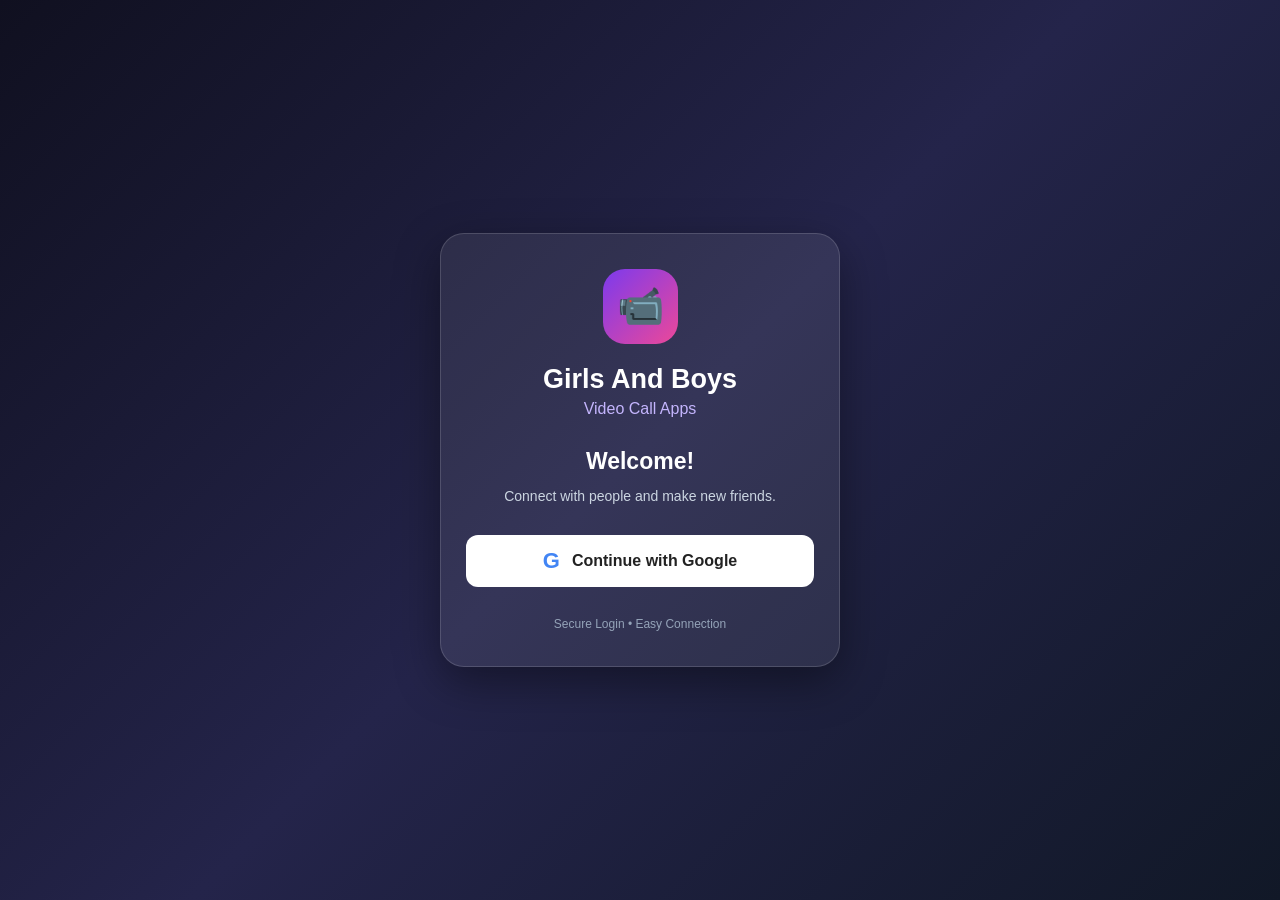
==== index.html @ f21abf84 "Add files via upload" ====
<!DOCTYPE html>
<html lang="en">
<head>
  <meta charset="UTF-8">
  <meta name="viewport" content="width=device-width, initial-scale=1.0">
  <title>Girls And Boys Video Call Apps</title>
  <link rel="stylesheet" href="style.css">
</head>
<body>

  <div class="app-container">
    <div class="login-card">
      <div class="app-logo">📹</div>

      <h1>Girls And Boys</h1>
      <p class="subtitle">Video Call Apps</p>

      <p class="welcome">Welcome!</p>
      <p class="description">
        Connect with people and make new friends.
      </p>

      <button id="googleLoginBtn" class="google-btn">
        <span class="google-icon">G</span>
        Continue with Google
      </button>

      <p id="message" class="message"></p>

      <div id="userInfo" class="user-info" hidden>
        <img id="userPhoto" src="" alt="Profile">
        <h3 id="userName"></h3>
        <p id="userEmail"></p>
        <button id="logoutBtn" class="logout-btn">Logout</button>
      </div>

      <p class="footer-text">
        Secure Login • Easy Connection
      </p>
    </div>
  </div>

  <script type="module" src="script.js"></script>
</body>
</html>
---- style.css ----
* {
  margin: 0;
  padding: 0;
  box-sizing: border-box;
}

body {
  min-height: 100vh;
  font-family: Arial, sans-serif;
  background: linear-gradient(135deg, #101020, #24244a, #111827);
  display: flex;
  justify-content: center;
  align-items: center;
  padding: 20px;
  color: white;
}

.app-container {
  width: 100%;
  max-width: 400px;
}

.login-card {
  background: rgba(255, 255, 255, 0.08);
  border: 1px solid rgba(255, 255, 255, 0.15);
  border-radius: 24px;
  padding: 35px 25px;
  text-align: center;
  box-shadow: 0 15px 45px rgba(0, 0, 0, 0.4);
}

.app-logo {
  width: 75px;
  height: 75px;
  margin: 0 auto 20px;
  border-radius: 22px;
  background: linear-gradient(135deg, #7c3aed, #ec4899);
  display: flex;
  align-items: center;
  justify-content: center;
  font-size: 38px;
}

h1 {
  font-size: 27px;
  margin-bottom: 5px;
}

.subtitle {
  color: #c4b5fd;
  font-size: 16px;
  margin-bottom: 30px;
}

.welcome {
  font-size: 23px;
  font-weight: bold;
  margin-bottom: 10px;
}

.description {
  color: #cbd5e1;
  font-size: 14px;
  line-height: 1.6;
  margin-bottom: 28px;
}

.google-btn {
  width: 100%;
  min-height: 52px;
  border: none;
  border-radius: 12px;
  background: white;
  color: #222;
  font-size: 16px;
  font-weight: bold;
  cursor: pointer;
  display: flex;
  align-items: center;
  justify-content: center;
  gap: 12px;
}

.google-icon {
  font-size: 22px;
  font-weight: bold;
  color: #4285f4;
}

.google-btn:active {
  transform: scale(0.97);
}

.message {
  margin-top: 18px;
  font-size: 14px;
  color: #fca5a5;
}

.user-info {
  margin-top: 25px;
}

.user-info img {
  width: 80px;
  height: 80px;
  border-radius: 50%;
  object-fit: cover;
}

.user-info h3 {
  margin-top: 12px;
}

.user-info p {
  color: #cbd5e1;
  margin-top: 6px;
  font-size: 14px;
}

.logout-btn {
  margin-top: 18px;
  padding: 12px 30px;
  border: none;
  border-radius: 10px;
  background: #ef4444;
  color: white;
  font-size: 15px;
}

.footer-text {
  margin-top: 30px;
  color: #94a3b8;
  font-size: 12px;
}
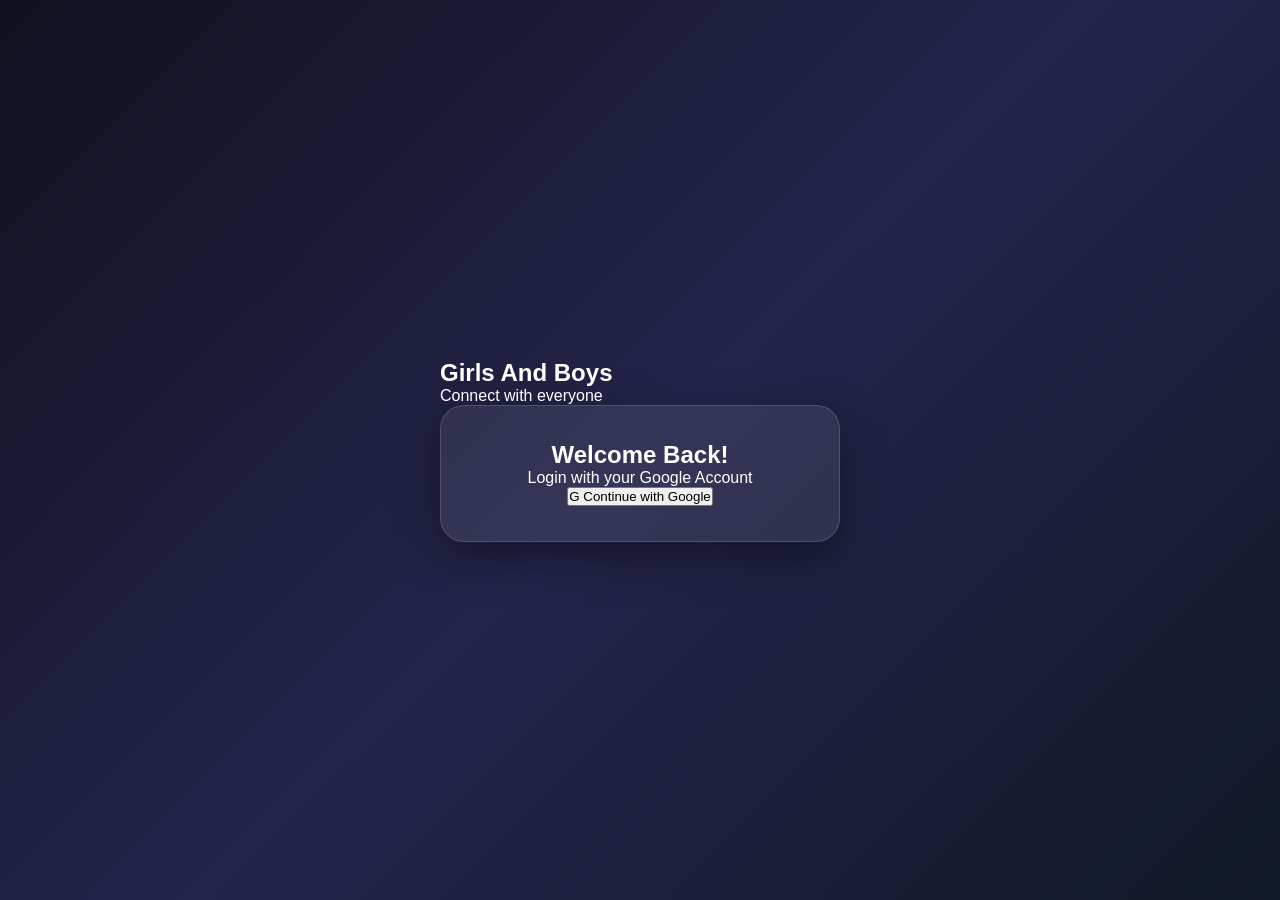
==== commit ddb67050: "Update index.html" ====
--- a/index.html
+++ b/index.html
@@ -10,35 +10,74 @@
 <body>
 
   <div class="app-container">
-    <div class="login-card">
-      <div class="app-logo">📹</div>
 
-      <h1>Girls And Boys</h1>
-      <p class="subtitle">Video Call Apps</p>
+    <header class="header">
+      <h2>Girls And Boys</h2>
+      <p>Connect with everyone</p>
+    </header>
 
-      <p class="welcome">Welcome!</p>
-      <p class="description">
-        Connect with people and make new friends.
-      </p>
+    <main id="loginSection" class="login-card">
+      <h2>Welcome Back!</h2>
+      <p>Login with your Google Account</p>
 
-      <button id="googleLoginBtn" class="google-btn">
-        <span class="google-icon">G</span>
-        Continue with Google
+      <button id="googleLoginBtn">
+        <span>G</span> Continue with Google
       </button>
 
-      <p id="message" class="message"></p>
+      <p id="loginMessage"></p>
+    </main>
 
-      <div id="userInfo" class="user-info" hidden>
+    <main id="homeSection" hidden>
+      <div class="profile-card">
         <img id="userPhoto" src="" alt="Profile">
         <h3 id="userName"></h3>
         <p id="userEmail"></p>
-        <button id="logoutBtn" class="logout-btn">Logout</button>
+        <button id="logoutBtn">Logout</button>
       </div>
 
-      <p class="footer-text">
-        Secure Login • Easy Connection
-      </p>
+      <nav class="bottom-nav">
+        <button id="activeTab">Active</button>
+        <button id="chatTab">Chat</button>
+        <button id="profileTab">Profile</button>
+      </nav>
+
+      <section id="activeSection">
+        <h3>Active Users</h3>
+        <div id="usersList">Loading users...</div>
+      </section>
+
+      
+<section id="chatSection" hidden>
+  <div class="chat-header">
+    <button id="backToUsers">←</button>
+    <img id="chatUserPhoto" src="" alt="User">
+    <div>
+      <h3 id="chatUserName">Select a User</h3>
+      <p id="chatUserStatus">Personal Chat</p>
     </div>
+  </div>
+
+  <div id="chatList">
+    <p>Select a user to start chatting.</p>
+  </div>
+
+  <div class="chat-input-area">
+    <input
+      type="text"
+      id="messageInput"
+      placeholder="Write a message..."
+    >
+    <button id="sendMessageBtn">Send</button>
+  </div>
+</section>
+
+
+      <section id="profileSection" hidden>
+        <h3>My Profile</h3>
+        <p>Welcome to your profile.</p>
+      </section>
+    </main>
+
   </div>
 
   <script type="module" src="script.js"></script>
